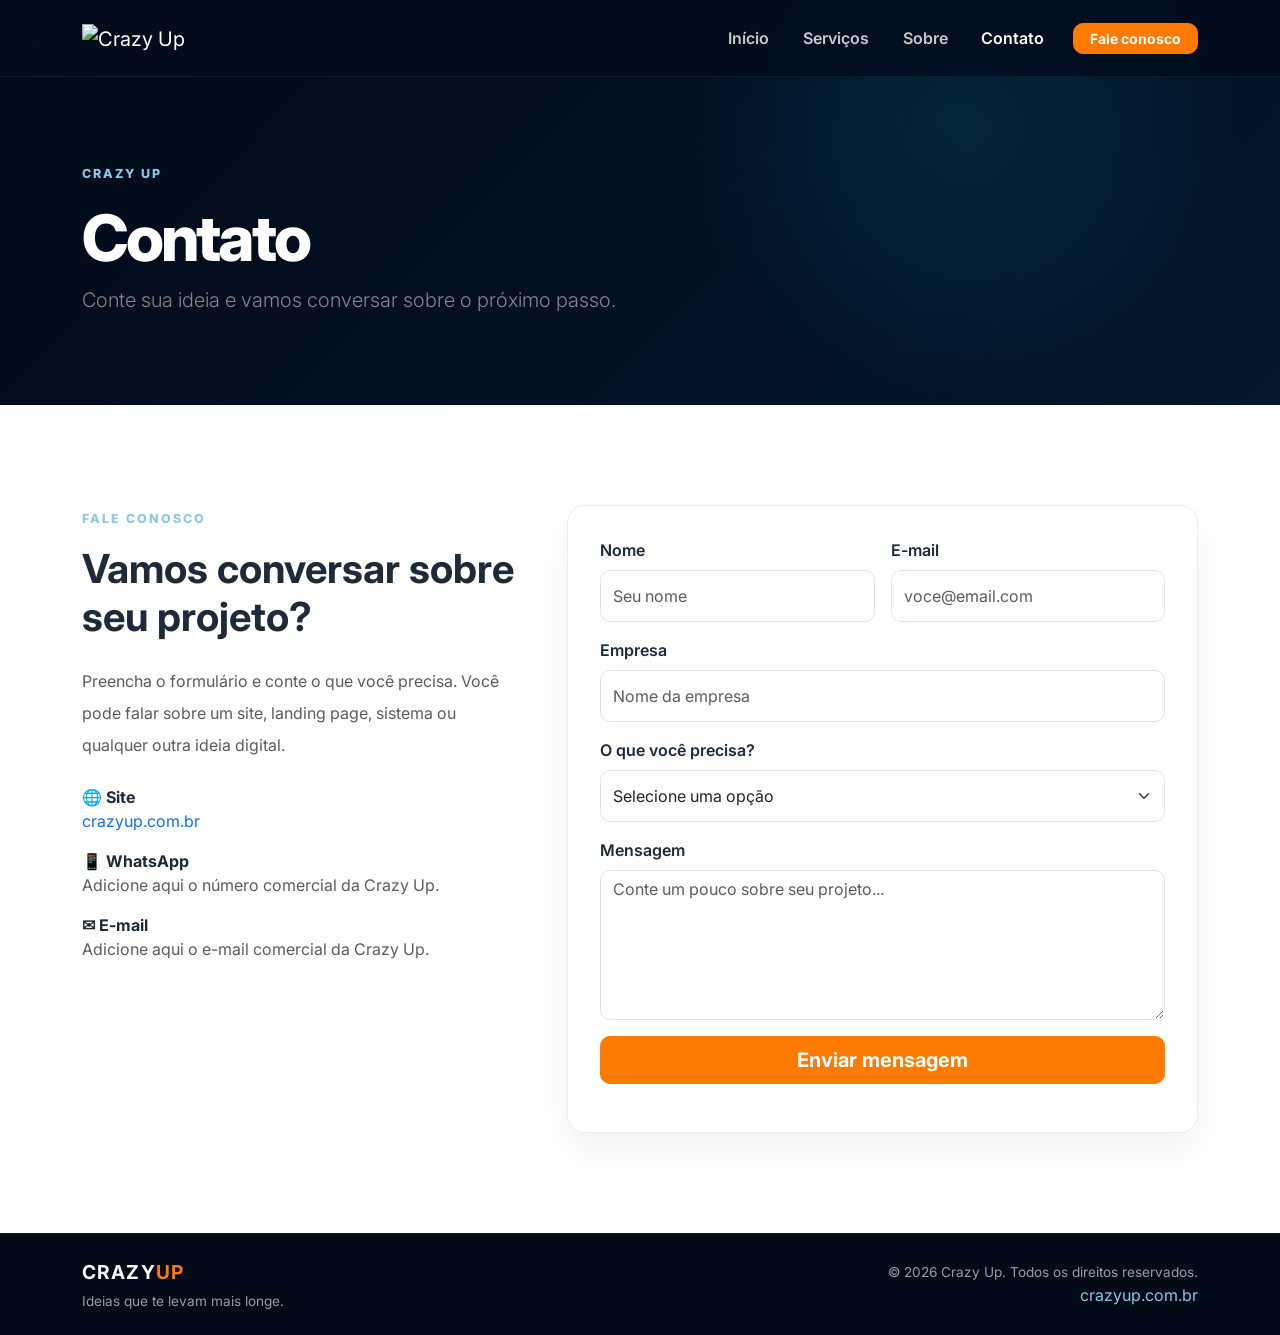
==== pages/contato.html @ 2e534372 "site v1" ====
<!DOCTYPE html>
<html lang="pt-BR">
<head>
    <meta charset="UTF-8">
    <meta name="viewport" content="width=device-width, initial-scale=1.0">
    <meta name="description" content="Conte sua ideia e vamos conversar sobre o próximo passo.">
    <title>Contato | Crazy Up</title>
    <link href="https://cdn.jsdelivr.net/npm/bootstrap@5.3.3/dist/css/bootstrap.min.css" rel="stylesheet">
    <link rel="preconnect" href="https://fonts.googleapis.com">
    <link rel="preconnect" href="https://fonts.gstatic.com" crossorigin>
    <link href="https://fonts.googleapis.com/css2?family=Inter:wght@400;500;600;700;800&display=swap" rel="stylesheet">
    <link rel="stylesheet" href="../assets/css/style.css">
</head>
<body>
<header class="site-header fixed-top">
    <nav class="navbar navbar-expand-lg navbar-dark">
        <div class="container">
            <a class="navbar-brand" href="../index.html">
                <img src="../assets/img/crazyup-logo.png" class="brand-logo" alt="Crazy Up">
            </a>
            <button class="navbar-toggler" type="button" data-bs-toggle="collapse" data-bs-target="#mainNav"
                    aria-controls="mainNav" aria-expanded="false" aria-label="Abrir menu">
                <span class="navbar-toggler-icon"></span>
            </button>
            <div class="collapse navbar-collapse" id="mainNav">
                <ul class="navbar-nav ms-auto align-items-lg-center gap-lg-2">
                    <li class="nav-item"><a class="nav-link" href="../index.html">Início</a></li>
                    <li class="nav-item"><a class="nav-link" href="servicos.html">Serviços</a></li>
                    <li class="nav-item"><a class="nav-link" href="sobre.html">Sobre</a></li>
                    <li class="nav-item"><a class="nav-link" href="contato.html">Contato</a></li>
                    <li class="nav-item ms-lg-2"><a class="btn btn-orange btn-sm px-3" href="contato.html">Fale conosco</a></li>
                </ul>
            </div>
        </div>
    </nav>
</header>

<main>
    <section class="inner-hero">
        <div class="container">
            <span class="section-kicker">CRAZY UP</span>
            <h1 class="mt-3">Contato</h1>
            <p class="lead text-white-50 mb-0">Conte sua ideia e vamos conversar sobre o próximo passo.</p>
        </div>
    </section>
    <section class="section page-content">
        <div class="container">
            
<div class="row g-5">
    <div class="col-lg-5">
        <span class="section-kicker">FALE CONOSCO</span>
        <h2 class="display-6 fw-bold mt-3">Vamos conversar sobre seu projeto?</h2>
        <p class="text-muted lh-lg mt-4">
            Preencha o formulário e conte o que você precisa. Você pode falar sobre um site,
            landing page, sistema ou qualquer outra ideia digital.
        </p>

        <div class="mt-4">
            <div class="mb-3">
                <strong>🌐 Site</strong>
                <div><a href="https://crazyup.com.br" target="_blank" rel="noopener">crazyup.com.br</a></div>
            </div>
            <div class="mb-3">
                <strong>📱 WhatsApp</strong>
                <div class="text-muted">Adicione aqui o número comercial da Crazy Up.</div>
            </div>
            <div>
                <strong>✉ E-mail</strong>
                <div class="text-muted">Adicione aqui o e-mail comercial da Crazy Up.</div>
            </div>
        </div>
    </div>

    <div class="col-lg-7">
        <div class="contact-card">
            <form id="contactForm">
                <div class="row g-3">
                    <div class="col-md-6">
                        <label for="name" class="form-label fw-semibold">Nome</label>
                        <input type="text" class="form-control" id="name" placeholder="Seu nome" required>
                    </div>
                    <div class="col-md-6">
                        <label for="email" class="form-label fw-semibold">E-mail</label>
                        <input type="email" class="form-control" id="email" placeholder="voce@email.com" required>
                    </div>
                    <div class="col-12">
                        <label for="company" class="form-label fw-semibold">Empresa</label>
                        <input type="text" class="form-control" id="company" placeholder="Nome da empresa">
                    </div>
                    <div class="col-12">
                        <label for="service" class="form-label fw-semibold">O que você precisa?</label>
                        <select class="form-select" id="service" required>
                            <option value="">Selecione uma opção</option>
                            <option>Site profissional</option>
                            <option>Landing page</option>
                            <option>Solução web</option>
                            <option>Outro projeto</option>
                        </select>
                    </div>
                    <div class="col-12">
                        <label for="message" class="form-label fw-semibold">Mensagem</label>
                        <textarea class="form-control" id="message" placeholder="Conte um pouco sobre seu projeto..." required></textarea>
                    </div>
                    <div class="col-12">
                        <button class="btn btn-orange btn-lg w-100" type="submit">Enviar mensagem</button>
                    </div>
                    <div class="col-12">
                        <div id="formMessage" class="small text-muted"></div>
                    </div>
                </div>
            </form>
        </div>
    </div>
</div>

        </div>
    </section>
</main>

<footer class="site-footer">
    <div class="container py-4">
        <div class="row align-items-center g-3">
            <div class="col-md-6">
                <strong>CRAZY<span>UP</span></strong>
                <p class="mb-0 mt-1">Ideias que te levam mais longe.</p>
            </div>
            <div class="col-md-6 text-md-end">
                <p class="mb-0">© <span id="year"></span> Crazy Up. Todos os direitos reservados.</p>
                <a href="https://crazyup.com.br" target="_blank" rel="noopener">crazyup.com.br</a>
            </div>
        </div>
    </div>
</footer>
<script src="https://cdn.jsdelivr.net/npm/bootstrap@5.3.3/dist/js/bootstrap.bundle.min.js"></script>
<script src="../assets/js/script.js"></script>
</body>
</html>
---- assets/css/style.css ----
/* =========================================================
   CRAZY UP - ESTILOS PRINCIPAIS
   Bootstrap 5 + CSS personalizado
   ========================================================= */

:root {
    --cu-navy: #020d1e;
    --cu-navy-2: #06152a;
    --cu-blue: #10b8ee;
    --cu-blue-light: #8dc7e8;
    --cu-orange: #ff7a00;
    --cu-white: #f5f8ff;
    --cu-text: #1c2a3a;
    --cu-muted: #64748b;
    --cu-border: #e7edf4;
    --cu-radius: 18px;
}

* {
    box-sizing: border-box;
}

html {
    scroll-behavior: smooth;
}

body {
    margin: 0;
    font-family: "Inter", Arial, sans-serif;
    color: var(--cu-text);
    background: var(--cu-navy);
    overflow-x: hidden;
}

a {
    text-decoration: none;
}

.site-header {
    background: rgba(2, 13, 30, .82);
    backdrop-filter: blur(14px);
    border-bottom: 1px solid rgba(255,255,255,.06);
    z-index: 1000;
}

.navbar {
    min-height: 76px;
}

.brand-logo {
    width: 128px;
    height: 62px;
    object-fit: contain;
    object-position: center;
    /* A imagem enviada possui fundo escuro; o recorte visual mantém a identidade. */
}

.nav-link {
    color: rgba(255,255,255,.78) !important;
    font-weight: 600;
    padding: .7rem .8rem !important;
    transition: .2s ease;
}

.nav-link:hover,
.nav-link.active {
    color: #fff !important;
}

.btn-orange {
    color: #fff;
    background: var(--cu-orange);
    border: 1px solid var(--cu-orange);
    font-weight: 700;
    border-radius: 10px;
    transition: transform .2s ease, box-shadow .2s ease, background .2s ease;
}

.btn-orange:hover {
    color: #fff;
    background: #e96d00;
    border-color: #e96d00;
    transform: translateY(-2px);
    box-shadow: 0 12px 28px rgba(255,122,0,.22);
}

.hero-section {
    position: relative;
    min-height: 100vh;
    color: #fff;
    background:
        radial-gradient(circle at 78% 40%, rgba(0,180,255,.12), transparent 28%),
        radial-gradient(circle at 15% 80%, rgba(255,122,0,.07), transparent 25%),
        linear-gradient(135deg, #010a18 0%, #031329 55%, #04172b 100%);
    overflow: hidden;
}

.hero-section::before {
    content: "";
    position: absolute;
    inset: 0;
    opacity: .22;
    background-image:
        linear-gradient(rgba(255,255,255,.025) 1px, transparent 1px),
        linear-gradient(90deg, rgba(255,255,255,.025) 1px, transparent 1px);
    background-size: 50px 50px;
    mask-image: linear-gradient(to bottom, black, transparent);
}

.hero-glow {
    position: absolute;
    border-radius: 50%;
    filter: blur(50px);
    pointer-events: none;
}

.glow-one {
    width: 250px;
    height: 250px;
    right: 8%;
    top: 22%;
    background: rgba(10,184,238,.14);
}

.glow-two {
    width: 220px;
    height: 220px;
    left: 4%;
    bottom: 10%;
    background: rgba(255,122,0,.08);
}

.eyebrow,
.section-kicker {
    display: inline-block;
    color: var(--cu-blue-light);
    font-size: .78rem;
    font-weight: 800;
    letter-spacing: .16em;
}

.display-title {
    max-width: 720px;
    margin: 18px 0;
    font-size: clamp(3rem, 6vw, 5.8rem);
    line-height: .98;
    font-weight: 800;
    letter-spacing: -.055em;
}

.display-title span {
    color: var(--cu-orange);
}

.hero-text {
    max-width: 600px;
    color: rgba(255,255,255,.72);
    font-size: 1.12rem;
    line-height: 1.75;
}

.hero-stats {
    max-width: 500px;
}

.hero-stats strong,
.hero-stats span {
    display: block;
}

.hero-stats strong {
    color: #fff;
    font-size: 1.25rem;
}

.hero-stats span {
    margin-top: 4px;
    color: rgba(255,255,255,.48);
    font-size: .75rem;
}

.hero-card {
    position: relative;
    width: min(520px, 100%);
    padding: 24px;
    border: 1px solid rgba(255,255,255,.11);
    border-radius: 30px;
    background: rgba(255,255,255,.035);
    box-shadow: 0 35px 90px rgba(0,0,0,.45);
    backdrop-filter: blur(12px);
}

.hero-card::before {
    content: "";
    position: absolute;
    inset: 12%;
    border-radius: 50%;
    background: rgba(0,175,255,.08);
    filter: blur(45px);
}

.hero-card img {
    position: relative;
    z-index: 1;
    width: 100%;
    display: block;
    border-radius: 20px;
}

.section {
    padding: 100px 0;
}

.section-light {
    background: #fff;
}

.section-dark {
    background: #041225;
}

.section-heading {
    max-width: 760px;
}

.section-heading h2,
.section-dark h2,
.cta-box h2 {
    margin-top: 14px;
    font-weight: 800;
    letter-spacing: -.035em;
}

.section-heading h2 {
    font-size: clamp(2rem, 4vw, 3.2rem);
}

.section-heading p,
.text-soft {
    color: var(--cu-muted);
    line-height: 1.75;
}

.service-card {
    padding: 34px;
    border: 1px solid var(--cu-border);
    border-radius: var(--cu-radius);
    background: #fff;
    transition: .25s ease;
}

.service-card:hover {
    transform: translateY(-7px);
    border-color: rgba(16,184,238,.35);
    box-shadow: 0 20px 45px rgba(3,18,40,.09);
}

.icon-box {
    width: 52px;
    height: 52px;
    display: grid;
    place-items: center;
    margin-bottom: 28px;
    border-radius: 13px;
    color: #fff;
    background: var(--cu-navy);
    font-weight: 800;
    font-size: .8rem;
}

.service-card h3 {
    font-size: 1.25rem;
    font-weight: 800;
}

.service-card p {
    color: var(--cu-muted);
    line-height: 1.7;
}

.service-card a {
    color: var(--cu-orange);
    font-weight: 800;
}

.section-dark h2 {
    font-size: clamp(2rem, 4vw, 3.2rem);
}

.check-list {
    display: grid;
    gap: 15px;
    color: rgba(255,255,255,.82);
}

.check-list span {
    display: inline-grid;
    place-items: center;
    width: 24px;
    height: 24px;
    margin-right: 9px;
    border-radius: 50%;
    color: var(--cu-orange);
    background: rgba(255,122,0,.1);
    font-weight: 800;
}

.quote-card {
    position: relative;
    padding: 48px;
    border: 1px solid rgba(255,255,255,.1);
    border-radius: 24px;
    background: linear-gradient(145deg, rgba(255,255,255,.06), rgba(255,255,255,.025));
}

.quote-mark {
    position: absolute;
    top: 18px;
    right: 32px;
    color: var(--cu-orange);
    font-size: 5rem;
    line-height: 1;
}

.quote-card h3 {
    max-width: 450px;
    font-size: 1.7rem;
    line-height: 1.35;
}

.quote-card p {
    color: rgba(255,255,255,.6);
    line-height: 1.75;
}

.quote-line {
    width: 55px;
    height: 3px;
    margin: 30px 0 15px;
    background: var(--cu-orange);
}

.quote-card strong,
.quote-card small {
    display: block;
}

.quote-card strong {
    letter-spacing: .08em;
}

.quote-card small {
    margin-top: 4px;
    color: var(--cu-blue-light);
}

.cta-section {
    padding: 80px 0;
    background: #fff;
}

.cta-box {
    display: flex;
    align-items: center;
    justify-content: space-between;
    gap: 30px;
    padding: 50px;
    border-radius: 26px;
    background: linear-gradient(135deg, #06162b, #09213c);
    color: #fff;
    overflow: hidden;
}

.cta-box h2 {
    font-size: clamp(2rem, 4vw, 3rem);
}

.cta-box p {
    margin-bottom: 0;
    color: rgba(255,255,255,.62);
}

.site-footer {
    color: rgba(255,255,255,.6);
    background: #010a16;
    border-top: 1px solid rgba(255,255,255,.06);
}

.site-footer strong {
    color: #fff;
    font-size: 1.2rem;
    letter-spacing: .06em;
}

.site-footer strong span {
    color: var(--cu-orange);
}

.site-footer a {
    color: var(--cu-blue-light);
}

.site-footer p {
    font-size: .85rem;
}

/* Páginas internas */
.inner-hero {
    padding: 160px 0 90px;
    color: #fff;
    background:
        radial-gradient(circle at 75% 30%, rgba(10,184,238,.12), transparent 28%),
        linear-gradient(135deg, #010a18, #04172b);
}

.inner-hero h1 {
    font-size: clamp(2.5rem, 5vw, 4.5rem);
    font-weight: 800;
    letter-spacing: -.045em;
}

.page-content {
    background: #fff;
}

.contact-card {
    padding: 32px;
    border: 1px solid var(--cu-border);
    border-radius: var(--cu-radius);
    background: #fff;
    box-shadow: 0 18px 45px rgba(3,18,40,.06);
}

.form-control,
.form-select {
    min-height: 52px;
    border-radius: 10px;
    border-color: #dce5ee;
}

.form-control:focus,
.form-select:focus {
    border-color: var(--cu-blue);
    box-shadow: 0 0 0 .2rem rgba(16,184,238,.12);
}

textarea.form-control {
    min-height: 150px;
}

@media (max-width: 991.98px) {
    .navbar-collapse {
        margin-top: 10px;
        padding: 12px;
        border: 1px solid rgba(255,255,255,.08);
        border-radius: 14px;
        background: rgba(2,13,30,.96);
    }

    .hero-section .min-vh-100 {
        min-height: auto !important;
    }

    .hero-section {
        padding-top: 100px;
    }

    .hero-card {
        max-width: 460px;
    }

    .cta-box {
        align-items: flex-start;
        flex-direction: column;
    }
}

@media (max-width: 575.98px) {
    .section {
        padding: 72px 0;
    }

    .display-title {
        font-size: 3rem;
    }

    .hero-text {
        font-size: 1rem;
    }

    .hero-card {
        padding: 12px;
        border-radius: 20px;
    }

    .service-card {
        padding: 28px;
    }

    .quote-card,
    .cta-box {
        padding: 30px;
    }

    .brand-logo {
        width: 112px;
    }
}
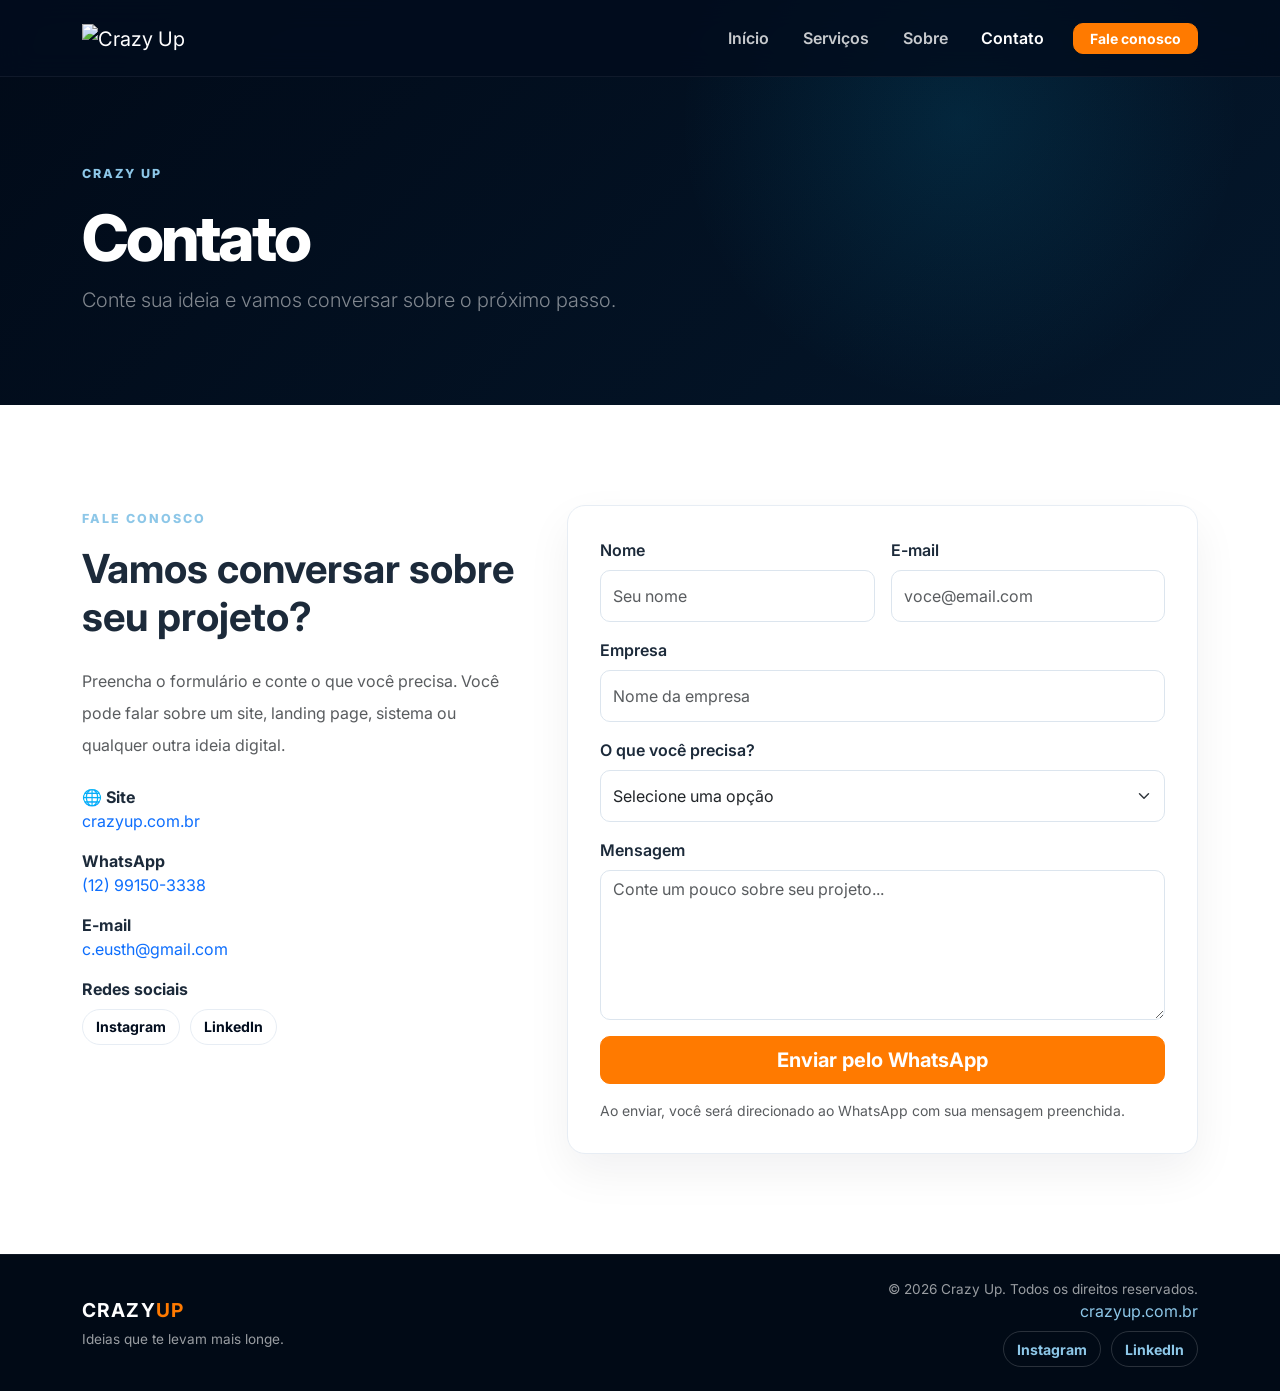
==== commit e4e84ab8: "funcionalidade_contato" ====
--- a/pages/contato.html
+++ b/pages/contato.html
@@ -27,7 +27,7 @@
                     <li class="nav-item"><a class="nav-link" href="../index.html">Início</a></li>
                     <li class="nav-item"><a class="nav-link" href="servicos.html">Serviços</a></li>
                     <li class="nav-item"><a class="nav-link" href="sobre.html">Sobre</a></li>
-                    <li class="nav-item"><a class="nav-link" href="contato.html">Contato</a></li>
+                    <li class="nav-item"><a class="nav-link active" aria-current="page" href="contato.html">Contato</a></li>
                     <li class="nav-item ms-lg-2"><a class="btn btn-orange btn-sm px-3" href="contato.html">Fale conosco</a></li>
                 </ul>
             </div>
@@ -61,12 +61,19 @@
                 <div><a href="https://crazyup.com.br" target="_blank" rel="noopener">crazyup.com.br</a></div>
             </div>
             <div class="mb-3">
-                <strong>📱 WhatsApp</strong>
-                <div class="text-muted">Adicione aqui o número comercial da Crazy Up.</div>
+                <strong>WhatsApp</strong>
+                <div><a href="https://wa.me/5512991503338" target="_blank" rel="noopener">(12) 99150-3338</a></div>
+            </div>
+            <div class="mb-3">
+                <strong>E-mail</strong>
+                <div><a href="mailto:c.eusth@gmail.com">c.eusth@gmail.com</a></div>
             </div>
             <div>
-                <strong>✉ E-mail</strong>
-                <div class="text-muted">Adicione aqui o e-mail comercial da Crazy Up.</div>
+                <strong>Redes sociais</strong>
+                <div class="social-links mt-2">
+                    <a href="https://www.instagram.com/crazyup.com.br/" target="_blank" rel="noopener">Instagram</a>
+                    <a href="https://www.linkedin.com/in/carloseust/" target="_blank" rel="noopener">LinkedIn</a>
+                </div>
             </div>
         </div>
     </div>
@@ -77,19 +84,19 @@
                 <div class="row g-3">
                     <div class="col-md-6">
                         <label for="name" class="form-label fw-semibold">Nome</label>
-                        <input type="text" class="form-control" id="name" placeholder="Seu nome" required>
+                        <input type="text" class="form-control" id="name" name="name" placeholder="Seu nome" autocomplete="name" required>
                     </div>
                     <div class="col-md-6">
                         <label for="email" class="form-label fw-semibold">E-mail</label>
-                        <input type="email" class="form-control" id="email" placeholder="voce@email.com" required>
+                        <input type="email" class="form-control" id="email" name="email" placeholder="voce@email.com" autocomplete="email" required>
                     </div>
                     <div class="col-12">
                         <label for="company" class="form-label fw-semibold">Empresa</label>
-                        <input type="text" class="form-control" id="company" placeholder="Nome da empresa">
+                        <input type="text" class="form-control" id="company" name="company" placeholder="Nome da empresa" autocomplete="organization">
                     </div>
                     <div class="col-12">
                         <label for="service" class="form-label fw-semibold">O que você precisa?</label>
-                        <select class="form-select" id="service" required>
+                        <select class="form-select" id="service" name="service" required>
                             <option value="">Selecione uma opção</option>
                             <option>Site profissional</option>
                             <option>Landing page</option>
@@ -99,13 +106,15 @@
                     </div>
                     <div class="col-12">
                         <label for="message" class="form-label fw-semibold">Mensagem</label>
-                        <textarea class="form-control" id="message" placeholder="Conte um pouco sobre seu projeto..." required></textarea>
+                        <textarea class="form-control" id="message" name="message" placeholder="Conte um pouco sobre seu projeto..." required></textarea>
                     </div>
                     <div class="col-12">
-                        <button class="btn btn-orange btn-lg w-100" type="submit">Enviar mensagem</button>
+                        <button class="btn btn-orange btn-lg w-100" type="submit">Enviar pelo WhatsApp</button>
                     </div>
                     <div class="col-12">
-                        <div id="formMessage" class="small text-muted"></div>
+                        <div id="formMessage" class="small text-muted" role="status" aria-live="polite">
+                            Ao enviar, você será direcionado ao WhatsApp com sua mensagem preenchida.
+                        </div>
                     </div>
                 </div>
             </form>
@@ -127,6 +136,10 @@
             <div class="col-md-6 text-md-end">
                 <p class="mb-0">© <span id="year"></span> Crazy Up. Todos os direitos reservados.</p>
                 <a href="https://crazyup.com.br" target="_blank" rel="noopener">crazyup.com.br</a>
+                <div class="social-links social-links--footer mt-2">
+                    <a href="https://www.instagram.com/crazyup.com.br/" target="_blank" rel="noopener">Instagram</a>
+                    <a href="https://www.linkedin.com/in/carloseust/" target="_blank" rel="noopener">LinkedIn</a>
+                </div>
             </div>
         </div>
     </div>
--- a/assets/css/style.css
+++ b/assets/css/style.css
@@ -3,6 +3,7 @@
    Bootstrap 5 + CSS personalizado
    ========================================================= */
 
+/* Paleta, cores de texto, bordas e raio padrão reutilizados no site. */
 :root {
     --cu-navy: #020d1e;
     --cu-navy-2: #06152a;
@@ -36,6 +37,7 @@
     text-decoration: none;
 }
 
+/* Cabeçalho fixo semitransparente, com desfoque do conteúdo atrás dele. */
 .site-header {
     background: rgba(2, 13, 30, .82);
     backdrop-filter: blur(14px);
@@ -67,6 +69,7 @@
     color: #fff !important;
 }
 
+/* Botão de ação principal e seu feedback visual ao passar o mouse. */
 .btn-orange {
     color: #fff;
     background: var(--cu-orange);
@@ -84,6 +87,7 @@
     box-shadow: 0 12px 28px rgba(255,122,0,.22);
 }
 
+/* Área de abertura: ocupa toda a tela e cria o fundo escuro com luzes da marca. */
 .hero-section {
     position: relative;
     min-height: 100vh;
@@ -107,6 +111,7 @@
     mask-image: linear-gradient(to bottom, black, transparent);
 }
 
+/* Círculos desfocados que dão profundidade ao fundo da área de abertura. */
 .hero-glow {
     position: absolute;
     border-radius: 50%;
@@ -139,6 +144,7 @@
     letter-spacing: .16em;
 }
 
+/* Título principal fluido: aumenta ou diminui conforme a largura da tela. */
 .display-title {
     max-width: 720px;
     margin: 18px 0;
@@ -179,6 +185,7 @@
     font-size: .75rem;
 }
 
+/* Cartão da imagem principal com efeito de vidro e sombra. */
 .hero-card {
     position: relative;
     width: min(520px, 100%);
@@ -207,6 +214,7 @@
     border-radius: 20px;
 }
 
+/* Espaçamento vertical comum e variações de fundo das seções. */
 .section {
     padding: 100px 0;
 }
@@ -241,6 +249,7 @@
     line-height: 1.75;
 }
 
+/* Cartões de serviços: ganham elevação e borda azul no hover. */
 .service-card {
     padding: 34px;
     border: 1px solid var(--cu-border);
@@ -287,6 +296,7 @@
     font-size: clamp(2rem, 4vw, 3.2rem);
 }
 
+/* Lista de benefícios com marcadores circulares. */
 .check-list {
     display: grid;
     gap: 15px;
@@ -305,6 +315,7 @@
     font-weight: 800;
 }
 
+/* Estilo base dos cartões de citação usados no site. */
 .quote-card {
     position: relative;
     padding: 48px;
@@ -354,6 +365,81 @@
     color: var(--cu-blue-light);
 }
 
+/* Destaque especial para a mensagem de propósito da página inicial */
+.quote-card--highlight {
+    isolation: isolate;
+    overflow: hidden;
+    padding: clamp(2rem, 5vw, 3.5rem);
+    border-color: rgba(16,184,238,.38);
+    background:
+        radial-gradient(circle at 88% 12%, rgba(255,122,0,.24), transparent 29%),
+        linear-gradient(135deg, rgba(16,184,238,.16), rgba(4,18,37,.94) 57%);
+    box-shadow: 0 24px 60px rgba(0,0,0,.28), inset 0 1px 0 rgba(255,255,255,.12);
+}
+
+.quote-card--highlight::after {
+    content: "";
+    position: absolute;
+    z-index: -1;
+    width: 190px;
+    height: 190px;
+    right: -80px;
+    bottom: -110px;
+    border: 1px solid rgba(16,184,238,.35);
+    border-radius: 50%;
+}
+
+.quote-card--highlight .quote-label {
+    display: block;
+    margin-bottom: 18px;
+    color: var(--cu-blue-light);
+    font-size: .72rem;
+    font-weight: 800;
+    letter-spacing: .16em;
+}
+
+.quote-card--highlight h3 {
+    max-width: 500px;
+    margin-bottom: 20px;
+    color: #fff;
+    font-size: clamp(2rem, 3.4vw, 3rem);
+    font-weight: 800;
+    line-height: 1.13;
+    letter-spacing: -.04em;
+}
+
+.quote-card--highlight h3 em {
+    color: var(--cu-orange);
+    font-style: normal;
+}
+
+.quote-card--highlight p {
+    max-width: 470px;
+    color: rgba(255,255,255,.78);
+    font-size: 1.05rem;
+}
+
+.quote-card--highlight .quote-line {
+    width: 76px;
+    height: 4px;
+    margin-top: 34px;
+    box-shadow: 0 0 18px rgba(255,122,0,.65);
+}
+
+.quote-card--highlight strong {
+    color: #fff;
+    font-size: .92rem;
+}
+
+@media (max-width: 575.98px) {
+    .quote-card--highlight .quote-mark {
+        top: 12px;
+        right: 20px;
+        font-size: 4rem;
+    }
+}
+
+/* Chamada para ação antes do rodapé. */
 .cta-section {
     padding: 80px 0;
     background: #fff;
@@ -380,6 +466,7 @@
     color: rgba(255,255,255,.62);
 }
 
+/* Rodapé escuro com contraste para links e marca. */
 .site-footer {
     color: rgba(255,255,255,.6);
     background: #010a16;
@@ -400,11 +487,51 @@
     color: var(--cu-blue-light);
 }
 
+/* Links de redes sociais usados na página de contato e no rodapé. */
+.social-links {
+    display: flex;
+    flex-wrap: wrap;
+    gap: 10px;
+}
+
+.social-links a {
+    display: inline-flex;
+    align-items: center;
+    min-height: 36px;
+    padding: 6px 13px;
+    border: 1px solid var(--cu-border);
+    border-radius: 999px;
+    color: var(--cu-navy);
+    font-size: .88rem;
+    font-weight: 700;
+    transition: .2s ease;
+}
+
+.social-links a:hover {
+    border-color: var(--cu-blue);
+    color: var(--cu-blue);
+    transform: translateY(-2px);
+}
+
+.social-links--footer {
+    justify-content: flex-end;
+}
+
+.site-footer .social-links a {
+    border-color: rgba(255,255,255,.16);
+    color: var(--cu-blue-light);
+}
+
+.site-footer .social-links a:hover {
+    border-color: var(--cu-orange);
+    color: #fff;
+}
+
 .site-footer p {
     font-size: .85rem;
 }
 
-/* Páginas internas */
+/* Páginas internas: banner superior, conteúdo claro e cartões de contato. */
 .inner-hero {
     padding: 160px 0 90px;
     color: #fff;
@@ -448,6 +575,7 @@
     min-height: 150px;
 }
 
+/* Ajustes para tablet e telas menores: navegação e CTA passam a ocupar mais espaço. */
 @media (max-width: 991.98px) {
     .navbar-collapse {
         margin-top: 10px;
@@ -475,6 +603,7 @@
     }
 }
 
+/* Ajustes específicos para celulares: reduz tamanhos, espaçamentos e logo. */
 @media (max-width: 575.98px) {
     .section {
         padding: 72px 0;
@@ -505,4 +634,8 @@
     .brand-logo {
         width: 112px;
     }
-}
+
+    .social-links--footer {
+        justify-content: flex-start;
+    }
+}
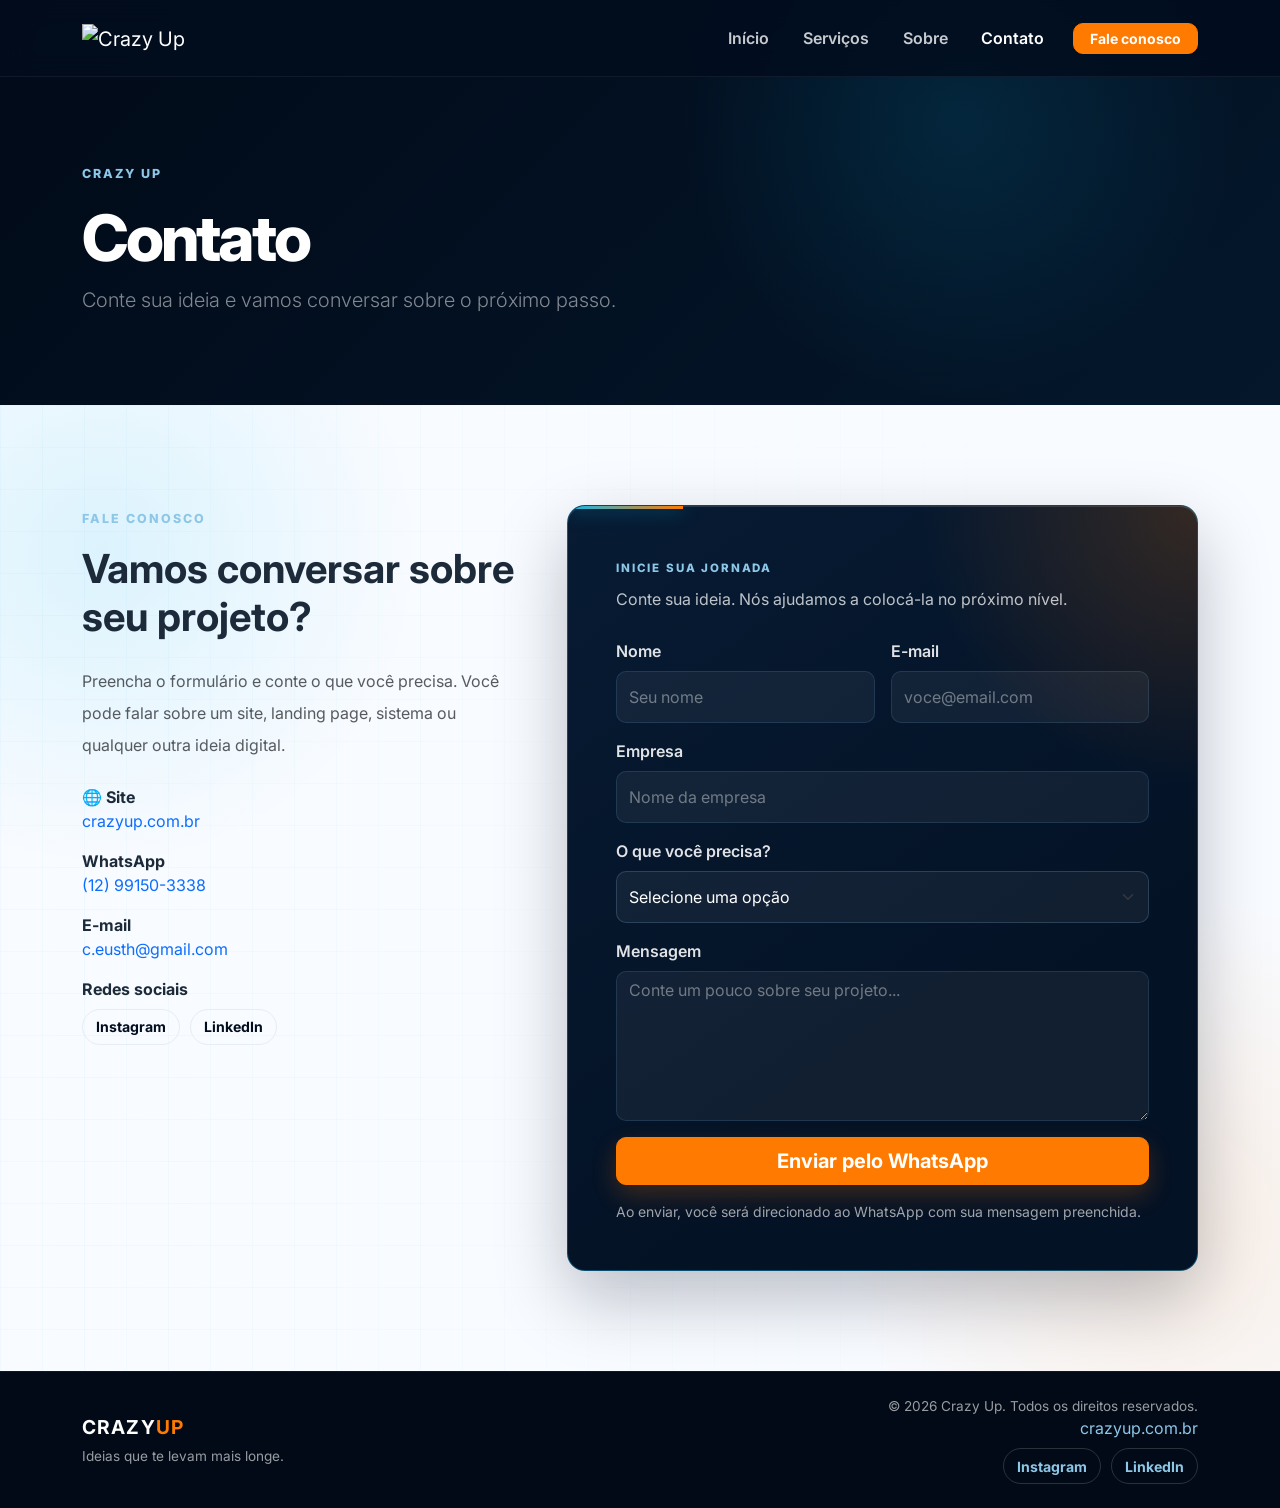
==== commit 9fb712af: "ctt" ====
--- a/pages/contato.html
+++ b/pages/contato.html
@@ -11,7 +11,7 @@
     <link href="https://fonts.googleapis.com/css2?family=Inter:wght@400;500;600;700;800&display=swap" rel="stylesheet">
     <link rel="stylesheet" href="../assets/css/style.css">
 </head>
-<body>
+<body class="contact-page">
 <header class="site-header fixed-top">
     <nav class="navbar navbar-expand-lg navbar-dark">
         <div class="container">
@@ -43,7 +43,7 @@
             <p class="lead text-white-50 mb-0">Conte sua ideia e vamos conversar sobre o próximo passo.</p>
         </div>
     </section>
-    <section class="section page-content">
+    <section class="section page-content contact-section">
         <div class="container">
             
 <div class="row g-5">
@@ -79,7 +79,11 @@
     </div>
 
     <div class="col-lg-7">
-        <div class="contact-card">
+        <div class="contact-card contact-card--future">
+            <div class="contact-card__heading">
+                <span>INICIE SUA JORNADA</span>
+                <p>Conte sua ideia. Nós ajudamos a colocá-la no próximo nível.</p>
+            </div>
             <form id="contactForm">
                 <div class="row g-3">
                     <div class="col-md-6">
--- a/assets/css/style.css
+++ b/assets/css/style.css
@@ -558,6 +558,118 @@
     box-shadow: 0 18px 45px rgba(3,18,40,.06);
 }
 
+/* Página de contato com fundo de grade e luzes sutis, inspirados em interfaces digitais. */
+.contact-section {
+    position: relative;
+    overflow: hidden;
+    background:
+        radial-gradient(circle at 8% 15%, rgba(16,184,238,.12), transparent 22%),
+        radial-gradient(circle at 92% 85%, rgba(255,122,0,.1), transparent 23%),
+        #f8fbff;
+}
+
+.contact-section::before {
+    content: "";
+    position: absolute;
+    inset: 0;
+    pointer-events: none;
+    opacity: .7;
+    background-image:
+        linear-gradient(rgba(16,184,238,.055) 1px, transparent 1px),
+        linear-gradient(90deg, rgba(16,184,238,.055) 1px, transparent 1px);
+    background-size: 42px 42px;
+    mask-image: linear-gradient(90deg, black, transparent 85%);
+}
+
+.contact-section .container {
+    position: relative;
+    z-index: 1;
+}
+
+/* Painel do formulário: contraste escuro, transparência e profundidade. */
+.contact-card--future {
+    position: relative;
+    overflow: hidden;
+    padding: clamp(2rem, 4vw, 3rem);
+    border-color: rgba(16,184,238,.32);
+    background:
+        radial-gradient(circle at 100% 0, rgba(255,122,0,.19), transparent 28%),
+        linear-gradient(145deg, #071b33, #041225 70%);
+    box-shadow: 0 28px 70px rgba(2,13,30,.25), inset 0 1px 0 rgba(255,255,255,.12);
+}
+
+.contact-card--future::before {
+    content: "";
+    position: absolute;
+    top: 0;
+    left: 0;
+    width: 115px;
+    height: 3px;
+    background: linear-gradient(90deg, var(--cu-blue), var(--cu-orange));
+    box-shadow: 0 0 18px rgba(16,184,238,.72);
+}
+
+.contact-card__heading {
+    margin-bottom: 28px;
+}
+
+.contact-card__heading span {
+    color: var(--cu-blue-light);
+    font-size: .72rem;
+    font-weight: 800;
+    letter-spacing: .16em;
+}
+
+.contact-card__heading p {
+    margin: 9px 0 0;
+    color: rgba(255,255,255,.74);
+}
+
+.contact-card--future .form-label {
+    color: rgba(255,255,255,.88);
+}
+
+.contact-card--future .form-control,
+.contact-card--future .form-select {
+    border-color: rgba(141,199,232,.2);
+    color: #fff;
+    background-color: rgba(255,255,255,.055);
+}
+
+.contact-card--future .form-control::placeholder {
+    color: rgba(255,255,255,.4);
+}
+
+.contact-card--future .form-select {
+    color-scheme: dark;
+}
+
+.contact-card--future .form-select option {
+    color: #fff;
+    background: var(--cu-navy);
+}
+
+.contact-card--future .form-control:focus,
+.contact-card--future .form-select:focus {
+    border-color: var(--cu-blue);
+    background-color: rgba(16,184,238,.08);
+    box-shadow: 0 0 0 .22rem rgba(16,184,238,.16), 0 0 24px rgba(16,184,238,.12);
+}
+
+.contact-card--future .btn-orange {
+    position: relative;
+    overflow: hidden;
+    box-shadow: 0 10px 25px rgba(255,122,0,.22);
+}
+
+.contact-card--future #formMessage {
+    color: rgba(255,255,255,.62) !important;
+}
+
+.contact-card--future #formMessage.text-success {
+    color: #8ff0bc !important;
+}
+
 .form-control,
 .form-select {
     min-height: 52px;
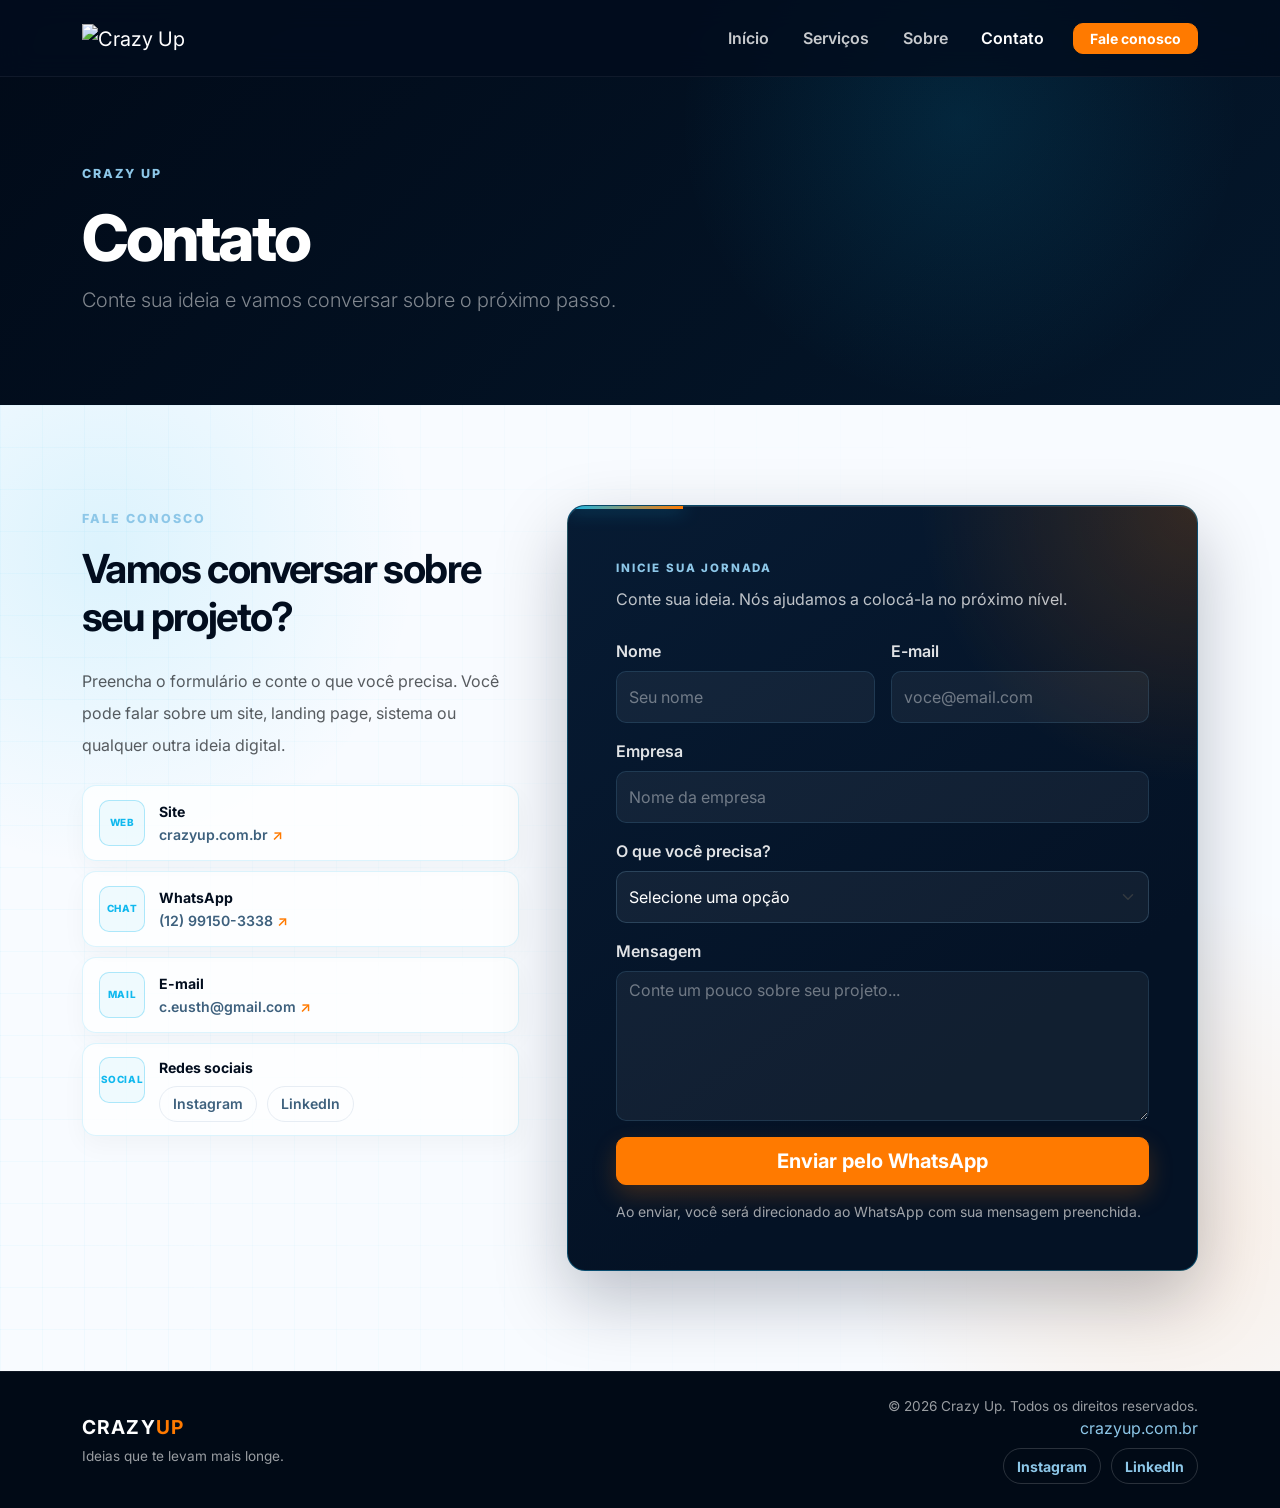
==== commit 688cf120: "vesão rede-social" ====
--- a/pages/contato.html
+++ b/pages/contato.html
@@ -47,7 +47,7 @@
         <div class="container">
             
 <div class="row g-5">
-    <div class="col-lg-5">
+    <div class="col-lg-5 contact-intro">
         <span class="section-kicker">FALE CONOSCO</span>
         <h2 class="display-6 fw-bold mt-3">Vamos conversar sobre seu projeto?</h2>
         <p class="text-muted lh-lg mt-4">
@@ -55,24 +55,36 @@
             landing page, sistema ou qualquer outra ideia digital.
         </p>
 
-        <div class="mt-4">
-            <div class="mb-3">
-                <strong>🌐 Site</strong>
-                <div><a href="https://crazyup.com.br" target="_blank" rel="noopener">crazyup.com.br</a></div>
+        <div class="contact-channels mt-4">
+            <div class="contact-channel">
+                <span class="contact-channel__tag">WEB</span>
+                <div>
+                    <strong>Site</strong>
+                    <a href="https://crazyup.com.br" target="_blank" rel="noopener">crazyup.com.br <span aria-hidden="true">↗</span></a>
+                </div>
             </div>
-            <div class="mb-3">
-                <strong>WhatsApp</strong>
-                <div><a href="https://wa.me/5512991503338" target="_blank" rel="noopener">(12) 99150-3338</a></div>
+            <div class="contact-channel">
+                <span class="contact-channel__tag">CHAT</span>
+                <div>
+                    <strong>WhatsApp</strong>
+                    <a href="https://wa.me/5512991503338" target="_blank" rel="noopener">(12) 99150-3338 <span aria-hidden="true">↗</span></a>
+                </div>
             </div>
-            <div class="mb-3">
-                <strong>E-mail</strong>
-                <div><a href="mailto:c.eusth@gmail.com">c.eusth@gmail.com</a></div>
+            <div class="contact-channel">
+                <span class="contact-channel__tag">MAIL</span>
+                <div>
+                    <strong>E-mail</strong>
+                    <a href="mailto:c.eusth@gmail.com">c.eusth@gmail.com <span aria-hidden="true">↗</span></a>
+                </div>
             </div>
-            <div>
-                <strong>Redes sociais</strong>
-                <div class="social-links mt-2">
-                    <a href="https://www.instagram.com/crazyup.com.br/" target="_blank" rel="noopener">Instagram</a>
-                    <a href="https://www.linkedin.com/in/carloseust/" target="_blank" rel="noopener">LinkedIn</a>
+            <div class="contact-channel contact-channel--social">
+                <span class="contact-channel__tag">SOCIAL</span>
+                <div>
+                    <strong>Redes sociais</strong>
+                    <div class="social-links mt-2">
+                        <a href="https://www.instagram.com/crazyup.com.br/" target="_blank" rel="noopener">Instagram</a>
+                        <a href="https://www.linkedin.com/in/carloseust/" target="_blank" rel="noopener">LinkedIn</a>
+                    </div>
                 </div>
             </div>
         </div>
--- a/assets/css/style.css
+++ b/assets/css/style.css
@@ -586,6 +586,83 @@
     z-index: 1;
 }
 
+/* Canais de contato organizados como pequenos painéis de acesso rápido. */
+.contact-intro h2 {
+    max-width: 480px;
+    color: var(--cu-navy);
+    letter-spacing: -.04em;
+}
+
+.contact-channels {
+    display: grid;
+    gap: 10px;
+    max-width: 470px;
+}
+
+.contact-channel {
+    display: flex;
+    align-items: center;
+    gap: 14px;
+    min-height: 76px;
+    padding: 13px 16px;
+    border: 1px solid rgba(16,184,238,.14);
+    border-radius: 14px;
+    background: rgba(255,255,255,.72);
+    box-shadow: 0 10px 25px rgba(3,18,40,.035);
+    transition: transform .2s ease, border-color .2s ease, box-shadow .2s ease;
+}
+
+.contact-channel:hover {
+    border-color: rgba(16,184,238,.42);
+    box-shadow: 0 14px 30px rgba(3,18,40,.08);
+    transform: translateX(5px);
+}
+
+.contact-channel__tag {
+    display: grid;
+    flex: 0 0 46px;
+    width: 46px;
+    height: 46px;
+    place-items: center;
+    border: 1px solid rgba(16,184,238,.3);
+    border-radius: 10px;
+    color: var(--cu-blue);
+    background: rgba(16,184,238,.06);
+    font-size: .62rem;
+    font-weight: 800;
+    letter-spacing: .06em;
+}
+
+.contact-channel strong,
+.contact-channel a {
+    display: block;
+}
+
+.contact-channel strong {
+    color: var(--cu-navy);
+    font-size: .88rem;
+}
+
+.contact-channel a {
+    margin-top: 2px;
+    color: #3d607d;
+    font-size: .88rem;
+    font-weight: 600;
+}
+
+.contact-channel a span {
+    color: var(--cu-orange);
+}
+
+.contact-channel--social {
+    align-items: flex-start;
+}
+
+.contact-channel--social .social-links a {
+    display: inline-flex;
+    margin-top: 0;
+}
+
 /* Painel do formulário: contraste escuro, transparência e profundidade. */
 .contact-card--future {
     position: relative;
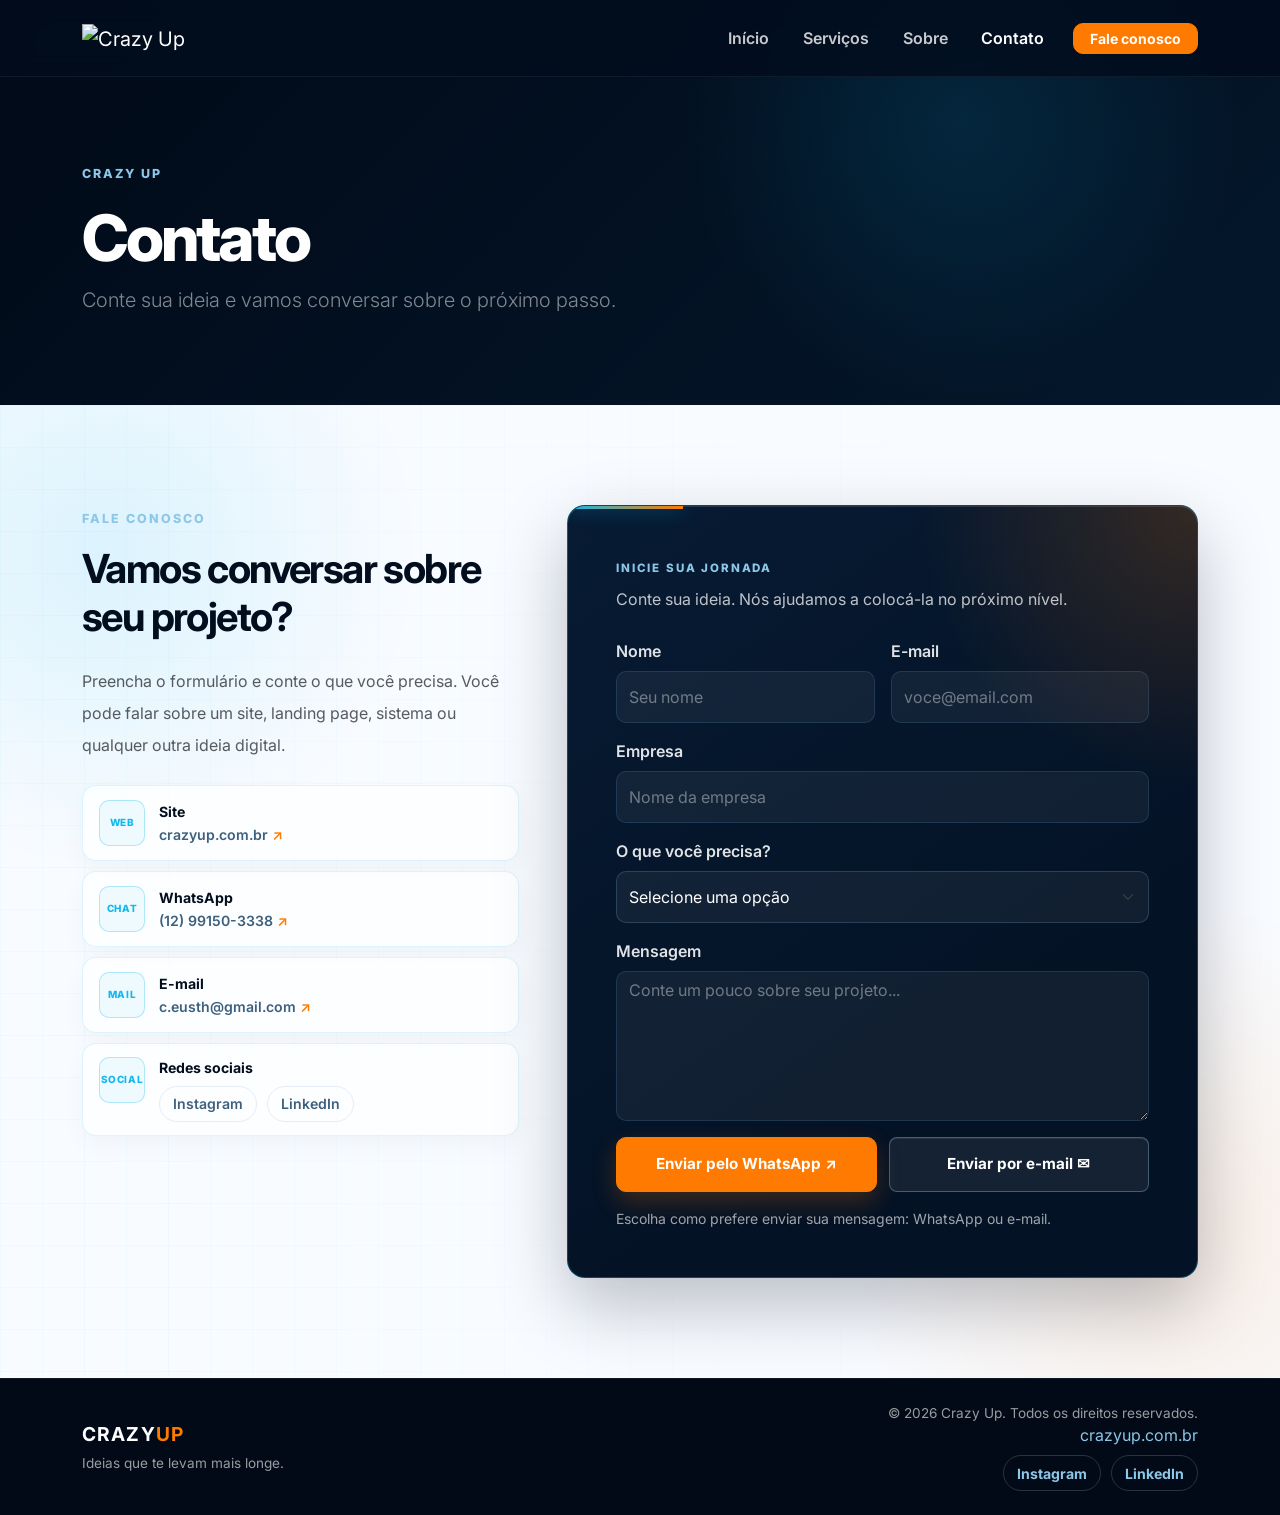
==== commit 414551df: "v4 contato" ====
--- a/pages/contato.html
+++ b/pages/contato.html
@@ -125,11 +125,18 @@
                         <textarea class="form-control" id="message" name="message" placeholder="Conte um pouco sobre seu projeto..." required></textarea>
                     </div>
                     <div class="col-12">
-                        <button class="btn btn-orange btn-lg w-100" type="submit">Enviar pelo WhatsApp</button>
+                        <div class="form-actions">
+                            <button class="btn btn-orange btn-lg" type="submit" data-contact-action="whatsapp">
+                                Enviar pelo WhatsApp <span aria-hidden="true">↗</span>
+                            </button>
+                            <button class="btn btn-email btn-lg" type="submit" data-contact-action="email">
+                                Enviar por e-mail <span aria-hidden="true">✉</span>
+                            </button>
+                        </div>
                     </div>
                     <div class="col-12">
                         <div id="formMessage" class="small text-muted" role="status" aria-live="polite">
-                            Ao enviar, você será direcionado ao WhatsApp com sua mensagem preenchida.
+                            Escolha como prefere enviar sua mensagem: WhatsApp ou e-mail.
                         </div>
                     </div>
                 </div>
--- a/assets/css/style.css
+++ b/assets/css/style.css
@@ -739,6 +739,35 @@
     box-shadow: 0 10px 25px rgba(255,122,0,.22);
 }
 
+/* Ações de envio: o visitante escolhe WhatsApp ou aplicativo de e-mail. */
+.form-actions {
+    display: grid;
+    grid-template-columns: repeat(2, minmax(0, 1fr));
+    gap: 12px;
+}
+
+.form-actions .btn {
+    min-height: 55px;
+    font-size: .95rem;
+}
+
+.btn-email {
+    border: 1px solid rgba(141,199,232,.36);
+    color: #fff;
+    background: rgba(255,255,255,.07);
+    font-weight: 700;
+    box-shadow: inset 0 1px 0 rgba(255,255,255,.08);
+    transition: transform .2s ease, border-color .2s ease, background .2s ease, box-shadow .2s ease;
+}
+
+.btn-email:hover {
+    border-color: var(--cu-blue);
+    color: #fff;
+    background: rgba(16,184,238,.16);
+    box-shadow: 0 10px 25px rgba(16,184,238,.14);
+    transform: translateY(-2px);
+}
+
 .contact-card--future #formMessage {
     color: rgba(255,255,255,.62) !important;
 }
@@ -827,4 +856,8 @@
     .social-links--footer {
         justify-content: flex-start;
     }
-}
+
+    .form-actions {
+        grid-template-columns: 1fr;
+    }
+}
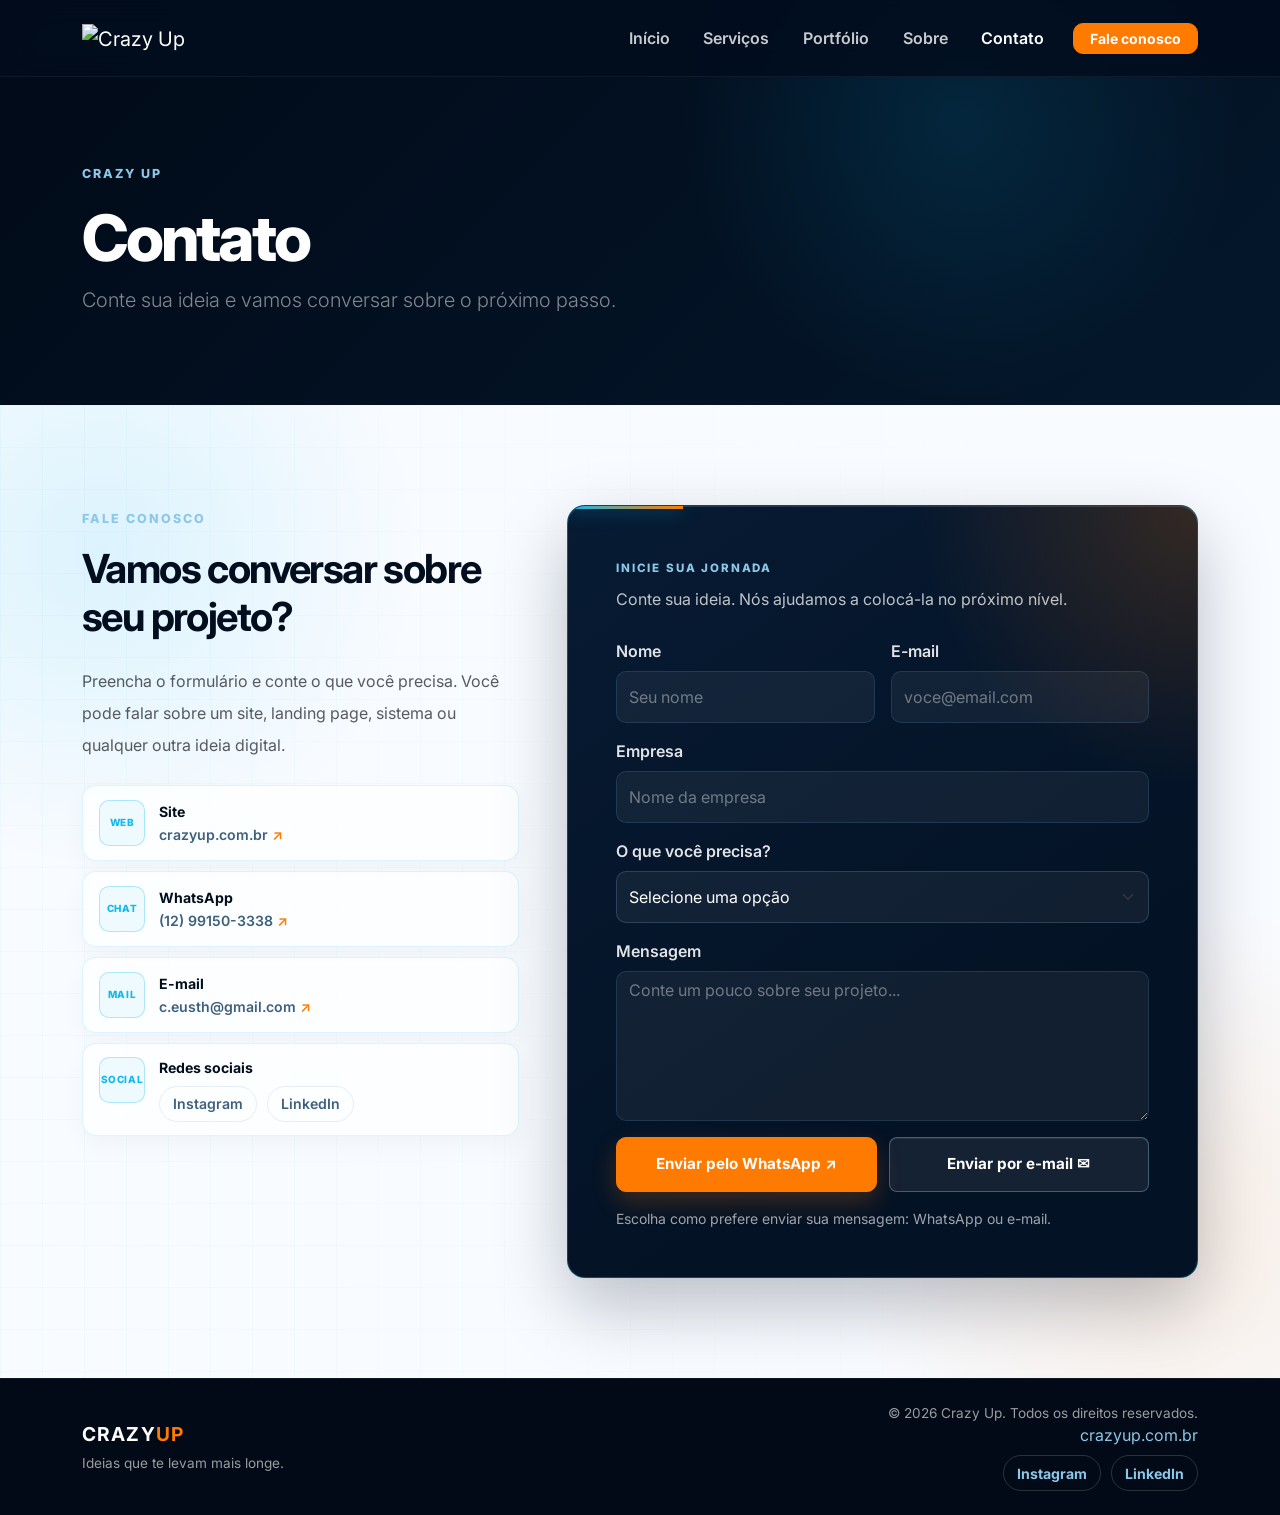
==== commit bbf23b52: "Atu pag port" ====
--- a/pages/contato.html
+++ b/pages/contato.html
@@ -3,8 +3,15 @@
 <head>
     <meta charset="UTF-8">
     <meta name="viewport" content="width=device-width, initial-scale=1.0">
-    <meta name="description" content="Conte sua ideia e vamos conversar sobre o próximo passo.">
-    <title>Contato | Crazy Up</title>
+    <!-- Resumo da página de orçamento nos resultados de busca. -->
+    <meta name="description" content="Solicite um orçamento para criação de sites, landing pages ou desenvolvimento de sistemas web com a Crazy Up.">
+    <!-- Permite que buscadores indexem a página. -->
+    <meta name="robots" content="index, follow">
+    <!-- URL oficial da página de contato. -->
+    <link rel="canonical" href="https://crazyup.com.br/pages/contato.html">
+    <!-- Título da aba e do possível resultado no Google. -->
+    <title>Orçamento para Site ou Sistema Web | Crazy Up</title>
+    <link rel="icon" type="image/png" href="../assets/img/crazyup-logo.png">
     <link href="https://cdn.jsdelivr.net/npm/bootstrap@5.3.3/dist/css/bootstrap.min.css" rel="stylesheet">
     <link rel="preconnect" href="https://fonts.googleapis.com">
     <link rel="preconnect" href="https://fonts.gstatic.com" crossorigin>
@@ -26,6 +33,7 @@
                 <ul class="navbar-nav ms-auto align-items-lg-center gap-lg-2">
                     <li class="nav-item"><a class="nav-link" href="../index.html">Início</a></li>
                     <li class="nav-item"><a class="nav-link" href="servicos.html">Serviços</a></li>
+                    <li class="nav-item"><a class="nav-link" href="portfolio.html">Portfólio</a></li>
                     <li class="nav-item"><a class="nav-link" href="sobre.html">Sobre</a></li>
                     <li class="nav-item"><a class="nav-link active" aria-current="page" href="contato.html">Contato</a></li>
                     <li class="nav-item ms-lg-2"><a class="btn btn-orange btn-sm px-3" href="contato.html">Fale conosco</a></li>
--- a/assets/css/style.css
+++ b/assets/css/style.css
@@ -23,6 +23,8 @@
 
 html {
     scroll-behavior: smooth;
+    /* Em alguns navegadores móveis o elemento que rola é o html, não o body. */
+    overflow-x: hidden;
 }
 
 body {
@@ -31,6 +33,14 @@
     color: var(--cu-text);
     background: var(--cu-navy);
     overflow-x: hidden;
+}
+
+/* Impede que sombras, animações ou elementos decorativos criem largura extra no celular. */
+main,
+.site-header,
+.site-footer {
+    max-width: 100%;
+    overflow-x: clip;
 }
 
 a {
@@ -222,6 +232,58 @@
 .section-light {
     background: #fff;
 }
+
+/* Perfis de clientes: torna visíveis os cenários atendidos e conduz cada um ao contato. */
+.audience-section {
+    background: #f5f9fd;
+}
+
+.audience-card {
+    padding: 32px;
+    border: 1px solid #dfeaf3;
+    border-radius: var(--cu-radius);
+    background: #fff;
+    box-shadow: 0 14px 35px rgba(3,18,40,.05);
+    transition: transform .25s ease, box-shadow .25s ease;
+}
+
+.audience-card:hover {
+    transform: translateY(-6px);
+    box-shadow: 0 22px 45px rgba(3,18,40,.1);
+}
+
+.audience-avatar {
+    display: grid;
+    width: 56px;
+    height: 56px;
+    place-items: center;
+    margin-bottom: 24px;
+    border-radius: 50%;
+    color: var(--cu-navy);
+    background: rgba(141,199,232,.35);
+    font-size: .78rem;
+    font-weight: 800;
+}
+
+.audience-avatar--orange { color: #a74900; background: rgba(255,122,0,.16); }
+.audience-avatar--blue { color: #006c97; background: rgba(16,184,238,.16); }
+
+.audience-label {
+    color: var(--cu-blue);
+    font-size: .7rem;
+    font-weight: 800;
+    letter-spacing: .13em;
+}
+
+.audience-card h3 {
+    margin: 11px 0;
+    font-size: 1.25rem;
+    font-weight: 800;
+    line-height: 1.35;
+}
+
+.audience-card p { color: var(--cu-muted); line-height: 1.7; }
+.audience-card a { color: var(--cu-orange); font-weight: 800; }
 
 .section-dark {
     background: #041225;
@@ -550,6 +612,140 @@
     background: #fff;
 }
 
+/* Portfólio: cards reutilizáveis para apresentar sites, landing pages e sistemas. */
+.portfolio-preview-section {
+    background: #f5f9fd;
+}
+
+.btn-outline-portfolio {
+    flex: 0 0 auto;
+    border: 1px solid var(--cu-navy);
+    border-radius: 10px;
+    color: var(--cu-navy);
+    font-weight: 800;
+    padding: .75rem 1rem;
+    transition: .2s ease;
+}
+
+.btn-outline-portfolio:hover {
+    border-color: var(--cu-navy);
+    color: #fff;
+    background: var(--cu-navy);
+    transform: translateY(-2px);
+}
+
+.portfolio-hero {
+    background:
+        radial-gradient(circle at 82% 26%, rgba(255,122,0,.2), transparent 25%),
+        radial-gradient(circle at 20% 85%, rgba(16,184,238,.15), transparent 25%),
+        linear-gradient(135deg, #010a18, #04172b);
+}
+
+.portfolio-intro {
+    max-width: 720px;
+    margin-bottom: 1.5rem;
+}
+
+.portfolio-intro h2 {
+    margin: 14px 0;
+    color: var(--cu-navy);
+    font-size: clamp(2rem, 4vw, 3.2rem);
+    font-weight: 800;
+    letter-spacing: -.04em;
+}
+
+.portfolio-intro p {
+    color: var(--cu-muted);
+    line-height: 1.75;
+}
+
+.portfolio-card {
+    overflow: hidden;
+    border: 1px solid var(--cu-border);
+    border-radius: var(--cu-radius);
+    background: #fff;
+    box-shadow: 0 14px 35px rgba(3,18,40,.05);
+    transition: transform .25s ease, box-shadow .25s ease;
+}
+
+.portfolio-card:hover {
+    transform: translateY(-7px);
+    box-shadow: 0 22px 48px rgba(3,18,40,.12);
+}
+
+.project-screen {
+    position: relative;
+    display: flex;
+    align-items: flex-end;
+    justify-content: space-between;
+    min-height: 210px;
+    padding: 26px;
+    overflow: hidden;
+    color: #fff;
+    isolation: isolate;
+}
+
+.project-screen::before,
+.project-screen::after {
+    position: absolute;
+    z-index: -1;
+    content: "";
+    border: 1px solid rgba(255,255,255,.18);
+    border-radius: 50%;
+}
+
+.project-screen::before { width: 220px; height: 220px; top: -120px; right: -55px; }
+.project-screen::after { width: 145px; height: 145px; bottom: -95px; left: -35px; }
+.project-screen--blue { background: linear-gradient(135deg, #0c5c8c, #0a1f42); }
+.project-screen--orange { background: linear-gradient(135deg, #e05f00, #712300); }
+.project-screen--dark { background: linear-gradient(135deg, #182f53, #070d1a); }
+.project-screen--purple { background: linear-gradient(135deg, #6242b6, #211242); }
+.project-screen--green { background: linear-gradient(135deg, #08766d, #042f36); }
+
+.project-screen img {
+    position: absolute;
+    inset: 0;
+    width: 100%;
+    height: 100%;
+    object-fit: cover;
+}
+
+.project-screen span,
+.project-screen strong { position: relative; z-index: 1; }
+.project-screen span { font-size: .7rem; font-weight: 800; letter-spacing: .14em; }
+.project-screen strong { font-size: 3.6rem; line-height: .9; opacity: .9; }
+
+.portfolio-card__content { padding: 28px; }
+.project-type { display: block; color: var(--cu-blue); font-size: .68rem; font-weight: 800; letter-spacing: .14em; }
+.portfolio-card h3 { margin: 11px 0; color: var(--cu-navy); font-size: 1.35rem; font-weight: 800; }
+.portfolio-card p { color: var(--cu-muted); line-height: 1.7; }
+
+.project-tags { display: flex; flex-wrap: wrap; gap: 7px; margin: 20px 0 22px; }
+.project-tags span { padding: 5px 8px; border-radius: 5px; color: #466079; background: #eef4f8; font-size: .62rem; font-weight: 800; letter-spacing: .06em; }
+.project-link { color: var(--cu-orange); font-weight: 800; }
+.project-link span { margin-left: 3px; }
+
+.portfolio-add-card {
+    display: flex;
+    flex-direction: column;
+    justify-content: center;
+    min-height: 100%;
+    padding: 34px;
+    border: 1px dashed rgba(16,184,238,.55);
+    border-radius: var(--cu-radius);
+    color: var(--cu-navy);
+    background: linear-gradient(135deg, rgba(16,184,238,.07), rgba(255,122,0,.06));
+    transition: .25s ease;
+}
+
+.portfolio-add-card:hover { color: var(--cu-navy); border-color: var(--cu-orange); transform: translateY(-7px); }
+.portfolio-add-card__plus { display: grid; width: 50px; height: 50px; place-items: center; margin-bottom: 26px; border-radius: 50%; color: #fff; background: var(--cu-navy); font-size: 2rem; font-weight: 400; }
+.portfolio-add-card h3 { margin: 11px 0; font-size: 1.5rem; font-weight: 800; line-height: 1.3; }
+.portfolio-add-card p { color: var(--cu-muted); line-height: 1.7; }
+.portfolio-add-card .project-link { display: block; margin-top: auto; }
+
+.portfolio-cta { padding: 80px 0; background: #f5f9fd; }
+
 .contact-card {
     padding: 32px;
     border: 1px solid var(--cu-border);
